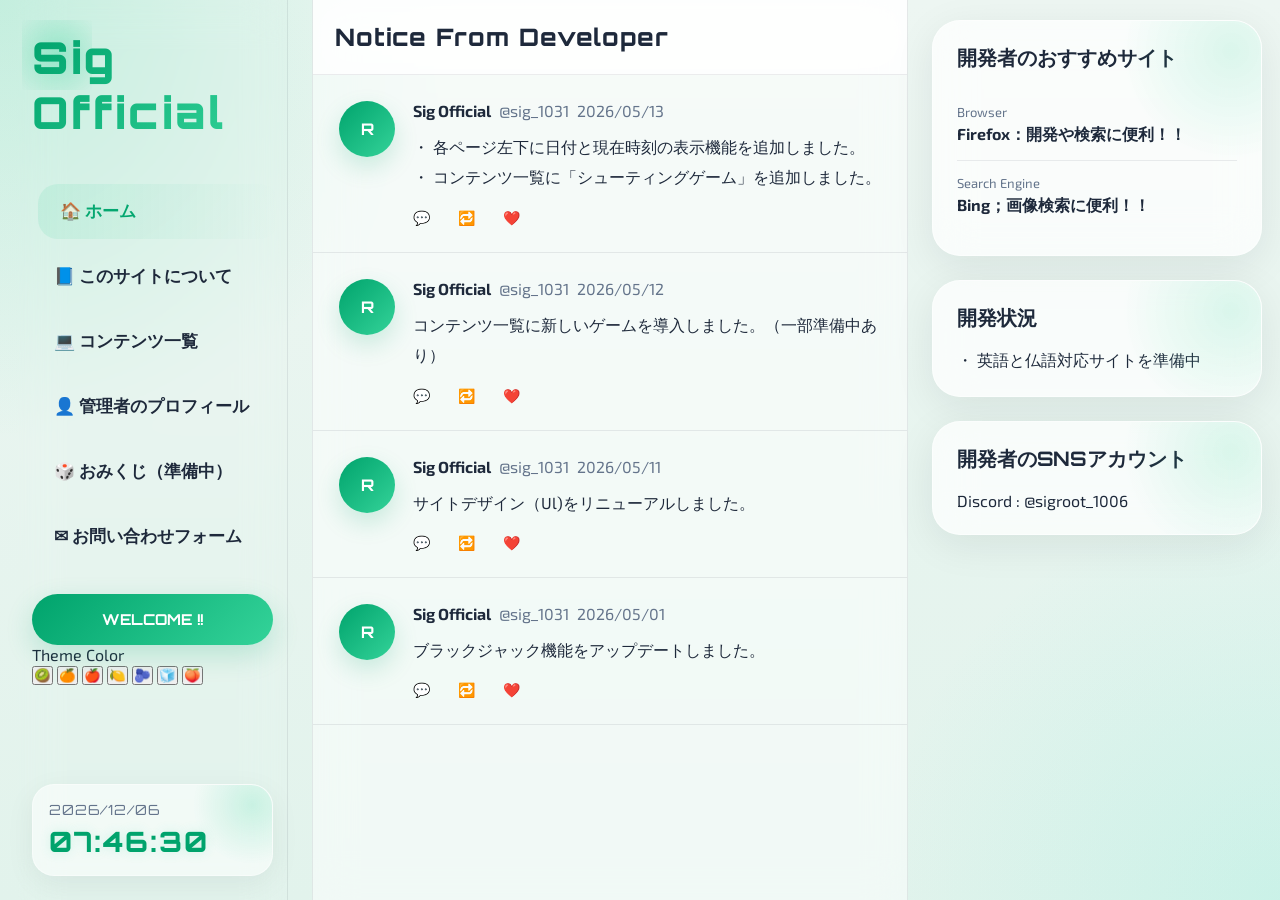
==== index.html @ 6a3cc97d "Update index.html" ====
<!DOCTYPE html>
<html lang="ja">
<head>
<meta charset="UTF-8">
<meta name="viewport" content="width=device-width, initial-scale=1.0">
<title>Sig Community</title>
<link rel="stylesheet" href="css/style.css">
</head>

<body>

<div class="layout">

<!-- 左サイド -->

<aside class="sidebar-left">

<div class="logo">
Sig Official
</div>

<nav class="nav-menu">
<a class="active" href="index.html">🏠 ホーム</a>
<a href="company.html">📘 このサイトについて</a>
<a href="service.html">💻 コンテンツ一覧</a>
<a href="recruit.html">👤 管理者のプロフィール</a>
<a href="">🎲 おみくじ（準備中）</a>
<a href="contact.html">✉ お問い合わせフォーム</a>
</nav>

<button class="main-button">
WELCOME !!
</button>

  <!-- =========================
     THEME SWITCHER
========================= -->

<div class="theme-switcher">

<div class="theme-title">
Theme Color
</div>

<div class="theme-buttons">

<button class="theme-btn green"
onclick="setTheme('green')">

🥝

</button>

<button class="theme-btn orange"
onclick="setTheme('orange')">

🍊

</button>

<button class="theme-btn red"
onclick="setTheme('red')">

🍎

</button>

<button class="theme-btn yellow"
onclick="setTheme('yellow')">

🍋

</button>

<button class="theme-btn blue"
onclick="setTheme('blue')">

🫐

</button>

<button class="theme-btn cyan"
onclick="setTheme('cyan')">

🧊

</button>

<button class="theme-btn pink"
onclick="setTheme('pink')">

🍑

</button>

</div>

</div>

  <!-- =========================
     DATE TIME WIDGET
========================= -->

<div class="datetime-widget">

<div id="clock-date">
2026/05/13
</div>

<div id="clock-time">
00:00:00
</div>

</div>

</aside>

<!-- メイン -->

<main class="timeline">

<div class="timeline-header">
<h1>Notice From Developer</h1>
</div>

<article class="post">

<div class="post-icon">R</div>

<div class="post-content">

<div class="post-user">
<span class="name">Sig Official</span>
<span class="id">@sig_1031</span>
<span class="date">2026/05/13 </span>
</div>

<p>
・ 各ページ左下に日付と現在時刻の表示機能を追加しました。<br>
・ コンテンツ一覧に「シューティングゲーム」を追加しました。
</p>

<div class="post-actions">
<span>💬 </span>
<span>🔁 </span>
<span>❤️ </span>
</div>

</div>

</article>
  
<article class="post">

<div class="post-icon">R</div>

<div class="post-content">

<div class="post-user">
<span class="name">Sig Official</span>
<span class="id">@sig_1031</span>
<span class="date">2026/05/12 </span>
</div>

<p>
コンテンツ一覧に新しいゲームを導入しました。（一部準備中あり）
</p>

<div class="post-actions">
<span>💬 </span>
<span>🔁 </span>
<span>❤️ </span>
</div>

</div>

</article>
  
<article class="post">

<div class="post-icon">R</div>

<div class="post-content">

<div class="post-user">
<span class="name">Sig Official</span>
<span class="id">@sig_1031</span>
<span class="date">2026/05/11</span>
</div>

<p>
サイトデザイン（Ul)をリニューアルしました。
</p>

<div class="post-actions">
<span>💬 </span>
<span>🔁 </span>
<span>❤️ </span>
</div>

</div>

</article>

<article class="post">

<div class="post-icon">R</div>

<div class="post-content">

<div class="post-user">
<span class="name">Sig Official</span>
<span class="id">@sig_1031</span>
<span class="date">2026/05/01</span>
</div>

<p>
ブラックジャック機能をアップデートしました。
</p>

<div class="post-actions">
<span>💬 </span>
<span>🔁 </span>
<span>❤️ </span>
</div>

</div>

</article>

</main>

<!-- 右サイド -->

<aside class="sidebar-right">

<div class="side-card">

<h2>開発者のおすすめサイト</h2>

<div class="trend">
<span class="trend-category">Browser</span>
<strong>Firefox：開発や検索に便利！！</strong>
</div>

<div class="trend">
<span class="trend-category">Search Engine</span>
<strong>Bing；画像検索に便利！！</strong>
</div>

</div>

<div class="side-card">

<h2>開発状況</h2>

<p>
・ 英語と仏語対応サイトを準備中<br>

</p>

</div>

<div class="side-card">

<h2>開発者のSNSアカウント</h2>

<p>
Discord : @sigroot_1006
</p>

</div>

</aside>

</div>

  <script src="js/script.js"></script>

  <!-- MOBILE NAV -->

<nav class="mobile-nav">

<a href="index.html">

<span>🏠</span>

Home

</a>

<a class="active"
href="service.html">

<span>💻</span>

Services

</a>

<a href="recruit.html">

<span>👤</span>

Profile

</a>

<a href="link.html">

<span>🎲</span>

Omikuji

</a>

<a href="contact.html">

<span>✉</span>

Contact

</a>

</nav>

</body>





  <!-- MOBILE NAV -->

<nav class="mobile-nav">

<a class="active"
href="index.html">

<span>🏠</span>

Home

</a>

<a href="service.html">

<span>💻</span>

Services

</a>

<a href="recruit.html">

<span>👤</span>

Profile

</a>

<a href="link.html">

<span>🎲</span>

Omikuji

</a>

<a href="contact.html">

<span>✉</span>

Contact

</a>

</nav>
</html>
---- css/style.css ----
/* ========================================
   RIa Community Ultimate Game UI
======================================== */

@charset "utf-8";

/* =========================
   GOOGLE FONT
========================= */

@import url('https://fonts.googleapis.com/css2?family=Orbitron:wght@400;500;700;800&family=Exo+2:wght@300;400;500;600;700;800&display=swap');

/* =========================
   RESET
========================= */

*{
  margin:0;
  padding:0;
  box-sizing:border-box;
}

html{
  scroll-behavior:smooth;
}

body{
  overflow-x:hidden;
}

/* =========================
   ROOT
========================= */

:root{

  --bg:#edf6f2;

  --bg2:#e2f3ec;

  --card:
    rgba(255,255,255,0.72);

  --glass:
    rgba(255,255,255,0.45);

  --line:
    rgba(15,23,42,0.08);

  --text:#1e293b;

  --sub:#64748b;

  --green:#00a36c;

  --green2:#34d399;

  --mint:#10b981;

  --cyan:#5eead4;

  --hover:
    rgba(16,185,129,0.08);

  --shadow:
    0 10px 40px rgba(15,23,42,0.08);

  --grad:
    linear-gradient(
      135deg,
      #00a36c,
      #34d399
    );
}

/* =========================
   BODY
========================= */

body{

  background:

    radial-gradient(
      circle at top left,
      rgba(52,211,153,0.22),
      transparent 28%
    ),

    radial-gradient(
      circle at bottom right,
      rgba(94,234,212,0.18),
      transparent 26%
    ),

    linear-gradient(
      180deg,
      #edf6f2,
      #e2f3ec
    );

  color:var(--text);

  font-family:
    'Exo 2',
    sans-serif;

  min-height:100vh;

  animation:bgMove 18s ease infinite;
}

/* =========================
   BACKGROUND ANIMATION
========================= */

@keyframes bgMove{

  0%{
    background-position:0% 50%;
  }

  50%{
    background-position:100% 50%;
  }

  100%{
    background-position:0% 50%;
  }
}

/* =========================
   SCROLLBAR
========================= */

::-webkit-scrollbar{
  width:10px;
}

::-webkit-scrollbar-thumb{

  background:
    linear-gradient(
      180deg,
      #00a36c,
      #34d399
    );

  border-radius:999px;
}

::-webkit-scrollbar-track{
  background:
    rgba(255,255,255,0.25);
}

/* =========================
   LAYOUT
========================= */

.layout{

  display:flex;

  max-width:1500px;

  margin:auto;

  gap:24px;

  padding:0 18px;
}

/* =========================
   LEFT SIDEBAR
========================= */

.sidebar-left{

  width:270px;

  height:100vh;

  position:sticky;

  top:0;

  padding:30px 14px;

  border-right:
    1px solid var(--line);

  backdrop-filter:blur(20px);

  animation:fadeUp 0.8s ease;
}

/* =========================
   LOGO
========================= */

.logo{

  font-size:44px;

  font-weight:900;

  margin-bottom:44px;

  background:var(--grad);

  -webkit-background-clip:text;

  -webkit-text-fill-color:transparent;

  letter-spacing:3px;

  font-family:
    'Orbitron',
    sans-serif;

  position:relative;
}

.logo::after{

  content:"";

  position:absolute;

  width:70px;
  height:70px;

  background:
    radial-gradient(
      rgba(52,211,153,0.35),
      transparent
    );

  top:-10px;
  left:-10px;

  z-index:-1;
}

/* =========================
   NAVIGATION
========================= */

.nav-menu{

  display:flex;

  flex-direction:column;

  gap:10px;
}

.nav-menu a{

  text-decoration:none;

  color:var(--text);

  padding:16px 22px;

  border-radius:20px;

  font-size:17px;

  font-weight:600;

  transition:0.28s;

  position:relative;

  overflow:hidden;
}

.nav-menu a::before{

  content:"";

  position:absolute;

  width:0;

  height:100%;

  background:
    linear-gradient(
      90deg,
      rgba(52,211,153,0.12),
      transparent
    );

  top:0;
  left:0;

  transition:0.4s;
}

.nav-menu a:hover::before,
.nav-menu .active::before{

  width:100%;
}

.nav-menu a:hover,
.nav-menu .active{

  transform:
    translateX(6px);

  color:var(--green);
}

/* =========================
   BUTTON
========================= */

.main-button{

  width:100%;

  margin-top:30px;

  border:none;

  background:var(--grad);

  color:white;

  padding:16px;

  border-radius:999px;

  font-size:15px;

  font-weight:700;

  cursor:pointer;

  transition:0.3s;

  position:relative;

  overflow:hidden;

  font-family:
    'Orbitron',
    sans-serif;

  box-shadow:
    0 10px 28px rgba(0,163,108,0.2);
}

.main-button::before{

  content:"";

  position:absolute;

  width:120px;
  height:200%;

  background:
    rgba(255,255,255,0.3);

  transform:
    rotate(25deg);

  top:-50px;
  left:-160px;

  transition:0.8s;
}

.main-button:hover::before{
  left:140%;
}

.main-button:hover{

  transform:
    translateY(-3px);

  box-shadow:
    0 18px 34px rgba(0,163,108,0.25);
}

/* =========================
   TIMELINE
========================= */

.timeline{

  flex:1;

  min-height:100vh;

  background:
    rgba(255,255,255,0.5);

  backdrop-filter:blur(20px);

  border-left:
    1px solid var(--line);

  border-right:
    1px solid var(--line);

  animation:fadeUp 1s ease;
}

/* =========================
   HEADER
========================= */

.timeline-header{

  position:sticky;

  top:0;

  z-index:100;

  padding:22px;

  background:
    rgba(255,255,255,0.72);

  backdrop-filter:blur(20px);

  border-bottom:
    1px solid var(--line);
}

.timeline-header h1{

  font-size:24px;

  font-weight:800;

  font-family:
    'Orbitron',
    sans-serif;

  letter-spacing:1px;
}

/* =========================
   POST
========================= */

.post{

  display:flex;

  gap:18px;

  padding:26px;

  border-bottom:
    1px solid var(--line);

  transition:0.3s;

  position:relative;
}

.post:hover{
  background:
    rgba(255,255,255,0.24);
}

.post-icon{

  width:56px;
  height:56px;

  border-radius:50%;

  background:var(--grad);

  display:flex;

  align-items:center;
  justify-content:center;

  color:white;

  font-weight:700;

  flex-shrink:0;

  font-family:
    'Orbitron',
    sans-serif;

  box-shadow:
    0 10px 24px rgba(0,163,108,0.18);
}

.post-content{
  width:100%;
}

.post-user{

  display:flex;

  gap:8px;

  flex-wrap:wrap;

  margin-bottom:12px;
}

.name{
  font-weight:700;
}

.id,
.date{
  color:var(--sub);
}

.post p{

  line-height:1.9;

  margin-bottom:16px;
}

/* =========================
   ACTION
========================= */

.post-actions{

  display:flex;

  gap:28px;

  color:var(--sub);

  font-size:14px;
}

.post-actions span{

  cursor:pointer;

  transition:0.2s;
}

.post-actions span:hover{

  color:var(--green);

  transform:scale(1.06);
}

/* =========================
   RIGHT SIDEBAR
========================= */

.sidebar-right{

  width:330px;

  padding-top:20px;

  animation:fadeUp 1.1s ease;
}

/* =========================
   GLASS CARD
========================= */

.side-card,
.service-card,
.profile-card{

  background:var(--card);

  border:
    1px solid rgba(255,255,255,0.45);

  border-radius:28px;

  backdrop-filter:blur(20px);

  box-shadow:var(--shadow);

  position:relative;

  overflow:hidden;
}

.side-card::before,
.service-card::before,
.profile-card::before{

  content:"";

  position:absolute;

  width:220px;
  height:220px;

  background:
    radial-gradient(
      rgba(52,211,153,0.16),
      transparent 70%
    );

  top:-80px;
  right:-80px;
}

/* =========================
   SIDE CARD
========================= */

.side-card{

  padding:24px;

  margin-bottom:24px;
}

.side-card h2{

  margin-bottom:18px;

  font-size:20px;

  font-weight:700;

  font-family:
    'Orbitron',
    sans-serif;
}

.trend{

  padding:14px 0;

  border-bottom:
    1px solid var(--line);
}

.trend:last-child{
  border:none;
}

.trend-category{

  display:block;

  color:var(--sub);

  font-size:13px;

  margin-bottom:4px;
}

/* =========================
   SERVICE GRID
========================= */

.service-grid{

  display:grid;

  grid-template-columns:
    repeat(auto-fit,minmax(260px,1fr));

  gap:24px;

  padding:28px;
}

.service-card{

  padding:28px;

  transition:0.35s;
}

.service-card:hover{

  transform:
    translateY(-8px);

  box-shadow:
    0 24px 50px rgba(15,23,42,0.12);
}

.service-card h3{

  font-size:20px;

  margin-bottom:12px;

  font-family:
    'Orbitron',
    sans-serif;
}

.service-card p{

  color:#475569;

  line-height:1.8;
}

.card-link{

  text-decoration:none;

  color:inherit;
}

/* =========================
   PROFILE
========================= */

.profile-box{
  padding:28px;
}

.profile-card{
  padding:32px;
}

.profile-card h2{

  margin-bottom:24px;

  font-family:
    'Orbitron',
    sans-serif;
}

.profile-list{

  display:grid;

  gap:14px;
}

.profile-item{

  display:flex;

  justify-content:space-between;

  padding:14px 0;

  border-bottom:
    1px solid var(--line);
}

/* =========================
   CONTACT
========================= */

.contact-frame{

  width:100%;

  height:720px;

  border:none;

  border-radius:24px;
}

/* =========================
   MOBILE NAV
========================= */

.mobile-nav{
  display:none;
}

/* =========================
   ANIMATION
========================= */

@keyframes fadeUp{

  from{

    opacity:0;

    transform:
      translateY(20px);
  }

  to{

    opacity:1;

    transform:
      translateY(0);
  }
}

/* =========================
   RESPONSIVE
========================= */

@media screen and (max-width:1100px){

  .sidebar-right{
    display:none;
  }
}

@media screen and (max-width:800px){

  .sidebar-left{
    display:none;
  }

  .layout{
    padding:0;
  }

  .timeline{

    border:none;

    padding-bottom:92px;
  }

  .mobile-nav{

    position:fixed;

    bottom:0;

    left:0;

    width:100%;

    height:74px;

    background:
      rgba(255,255,255,0.84);

    backdrop-filter:blur(24px);

    border-top:
      1px solid rgba(15,23,42,0.06);

    display:flex;

    justify-content:space-around;

    align-items:center;

    z-index:9999;
  }

  .mobile-nav a{

    text-decoration:none;

    color:#64748b;

    font-size:12px;

    display:flex;

    flex-direction:column;

    align-items:center;

    gap:4px;

    transition:0.2s;
  }

  .mobile-nav a span{
    font-size:22px;
  }

  .mobile-nav a:hover,
  .mobile-nav .active{

    color:var(--green);
  }

  .service-grid{
    grid-template-columns:1fr;
  }
}

/* =========================
   DATE TIME WIDGET
========================= */

.datetime-widget{

  position:absolute;

  bottom:24px;

  left:14px;

  width:calc(100% - 28px);

  padding:16px;

  border-radius:22px;

  background:
    rgba(255,255,255,0.55);

  backdrop-filter:blur(20px);

  border:
    1px solid rgba(255,255,255,0.4);

  box-shadow:
    0 8px 30px rgba(15,23,42,0.06);

  overflow:hidden;
}

/* LIGHT EFFECT */

.datetime-widget::before{

  content:"";

  position:absolute;

  width:120px;
  height:120px;

  background:
    radial-gradient(
      rgba(52,211,153,0.22),
      transparent 70%
    );

  top:-40px;
  right:-40px;
}

/* DATE */

#clock-date{

  font-size:14px;

  color:#64748b;

  margin-bottom:6px;

  font-family:
    'Orbitron',
    sans-serif;

  letter-spacing:1px;
}

/* TIME */

#clock-time{

  font-size:28px;

  font-weight:800;

  color:#00a36c;

  font-family:
    'Orbitron',
    sans-serif;

  letter-spacing:2px;

  text-shadow:
    0 0 12px rgba(52,211,153,0.2);
}

/* =========================
   MOBILE NAV
========================= */

.mobile-nav{

  display:none;
}

/* =========================
   MOBILE
========================= */

@media screen and (max-width:800px){

  .mobile-nav{

    position:fixed;

    bottom:0;

    left:0;

    width:100%;

    height:74px;

    background:
      rgba(255,255,255,0.84);

    backdrop-filter:blur(24px);

    border-top:
      1px solid rgba(15,23,42,0.06);

    display:flex;

    justify-content:space-around;

    align-items:center;

    z-index:9999;
  }

  .mobile-nav a{

    text-decoration:none;

    color:#64748b;

    font-size:12px;

    display:flex;

    flex-direction:column;

    align-items:center;

    gap:4px;
  }

  .mobile-nav a span{

    font-size:22px;
  }

  .mobile-nav .active{

    color:#00a36c;
  }

  .datetime-widget{

    display:none;
  }

   /* =========================
   THEME SWITCHER
========================= */

   /* =========================
   THEME CARD
========================= */

.theme-switcher{

  margin-top:26px;

  padding:18px;

  border-radius:24px;

  background:
    rgba(255,255,255,0.55);

  backdrop-filter:blur(20px);

  border:
    1px solid rgba(255,255,255,0.4);

  box-shadow:
    0 8px 30px rgba(15,23,42,0.06);
}

/* TITLE */

.theme-title{

  font-size:14px;

  color:#64748b;

  margin-bottom:14px;

  font-family:
    'Orbitron',
    sans-serif;

  letter-spacing:1px;
}

/* FLEX */

.theme-buttons{

  display:flex;

  gap:12px;

  flex-wrap:wrap;
}

/* BUTTON */

.theme-btn{

  width:36px;
  height:36px;

  border:none;

  border-radius:50%;

  cursor:pointer;

  transition:0.25s;

  position:relative;

  box-shadow:
    0 4px 12px rgba(15,23,42,0.12);
}

/* HOVER */

.theme-btn:hover{

  transform:
    scale(1.18);

  box-shadow:
    0 8px 20px rgba(15,23,42,0.18);
}

/* ACTIVE EFFECT */

.theme-btn::after{

  content:"";

  position:absolute;

  inset:0;

  border-radius:50%;

  border:
    2px solid rgba(255,255,255,0.7);

  opacity:0;

  transition:0.25s;
}

.theme-btn:hover::after{

  opacity:1;
}
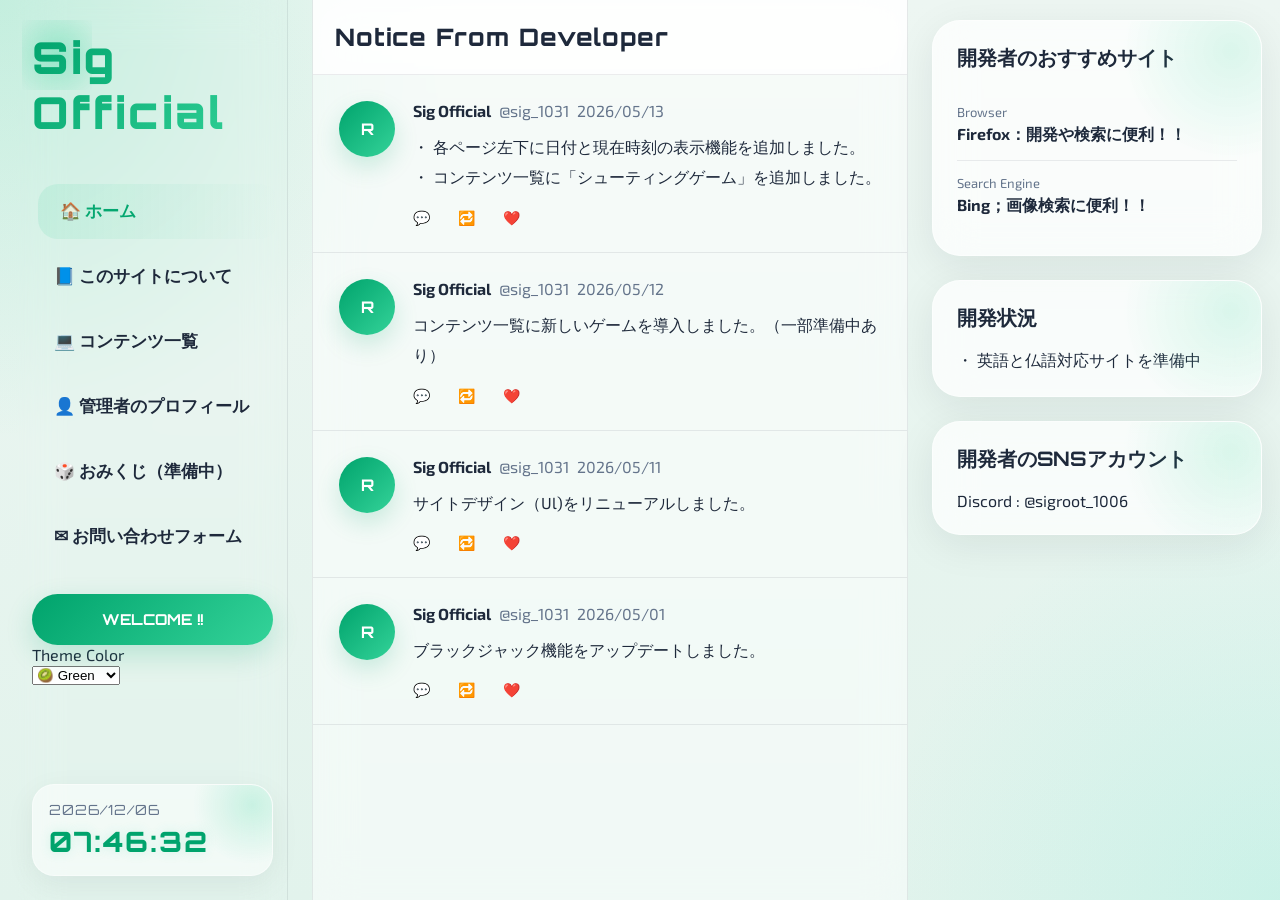
==== commit a921111d: "Update index.html" ====
--- a/index.html
+++ b/index.html
@@ -36,66 +36,53 @@
      THEME SWITCHER
 ========================= -->
 
+<!-- =========================
+     THEME SWITCHER
+========================= -->
+
 <div class="theme-switcher">
 
 <div class="theme-title">
 Theme Color
 </div>
 
-<div class="theme-buttons">
-
-<button class="theme-btn green"
-onclick="setTheme('green')">
-
-🥝
-
-</button>
-
-<button class="theme-btn orange"
-onclick="setTheme('orange')">
-
-🍊
-
-</button>
-
-<button class="theme-btn red"
-onclick="setTheme('red')">
-
-🍎
-
-</button>
-
-<button class="theme-btn yellow"
-onclick="setTheme('yellow')">
-
-🍋
-
-</button>
-
-<button class="theme-btn blue"
-onclick="setTheme('blue')">
-
-🫐
-
-</button>
-
-<button class="theme-btn cyan"
-onclick="setTheme('cyan')">
-
-🧊
-
-</button>
-
-<button class="theme-btn pink"
-onclick="setTheme('pink')">
-
-🍑
-
-</button>
-
-</div>
-
-</div>
+<select
+class="theme-select"
+onchange="setTheme(this.value)"
+>
+
+<option value="green">
+🥝 Green
+</option>
+
+<option value="orange">
+🍊 Orange
+</option>
+
+<option value="red">
+🍎 Red
+</option>
+
+<option value="yellow">
+🍋 Yellow
+</option>
+
+<option value="blue">
+🫐 Blue
+</option>
+
+<option value="cyan">
+🧊 Cyan
+</option>
+
+<option value="pink">
+🍑 Pink
+</option>
+
+</select>
+
+</div>
+  
 
   <!-- =========================
      DATE TIME WIDGET
--- a/css/style.css
+++ b/css/style.css
@@ -1127,12 +1127,12 @@
 
 .theme-btn{
 
-  width:36px;
-  height:36px;
+  width:48px;
+  height:48px;
 
   border:none;
 
-  border-radius:50%;
+  border-radius:16px;
 
   cursor:pointer;
 
@@ -1140,8 +1140,19 @@
 
   position:relative;
 
+  background:
+    rgba(255,255,255,0.72);
+
+  font-size:24px;
+
+  display:flex;
+
+  align-items:center;
+
+  justify-content:center;
+
   box-shadow:
-    0 4px 12px rgba(15,23,42,0.12);
+    0 4px 12px rgba(15,23,42,0.08);
 }
 
 /* HOVER */
@@ -1149,34 +1160,9 @@
 .theme-btn:hover{
 
   transform:
-    scale(1.18);
+    translateY(-4px)
+    scale(1.06);
 
   box-shadow:
-    0 8px 20px rgba(15,23,42,0.18);
-}
-
-/* ACTIVE EFFECT */
-
-.theme-btn::after{
-
-  content:"";
-
-  position:absolute;
-
-  inset:0;
-
-  border-radius:50%;
-
-  border:
-    2px solid rgba(255,255,255,0.7);
-
-  opacity:0;
-
-  transition:0.25s;
-}
-
-.theme-btn:hover::after{
-
-  opacity:1;
-}
-
+    0 12px 24px rgba(15,23,42,0.14);
+}
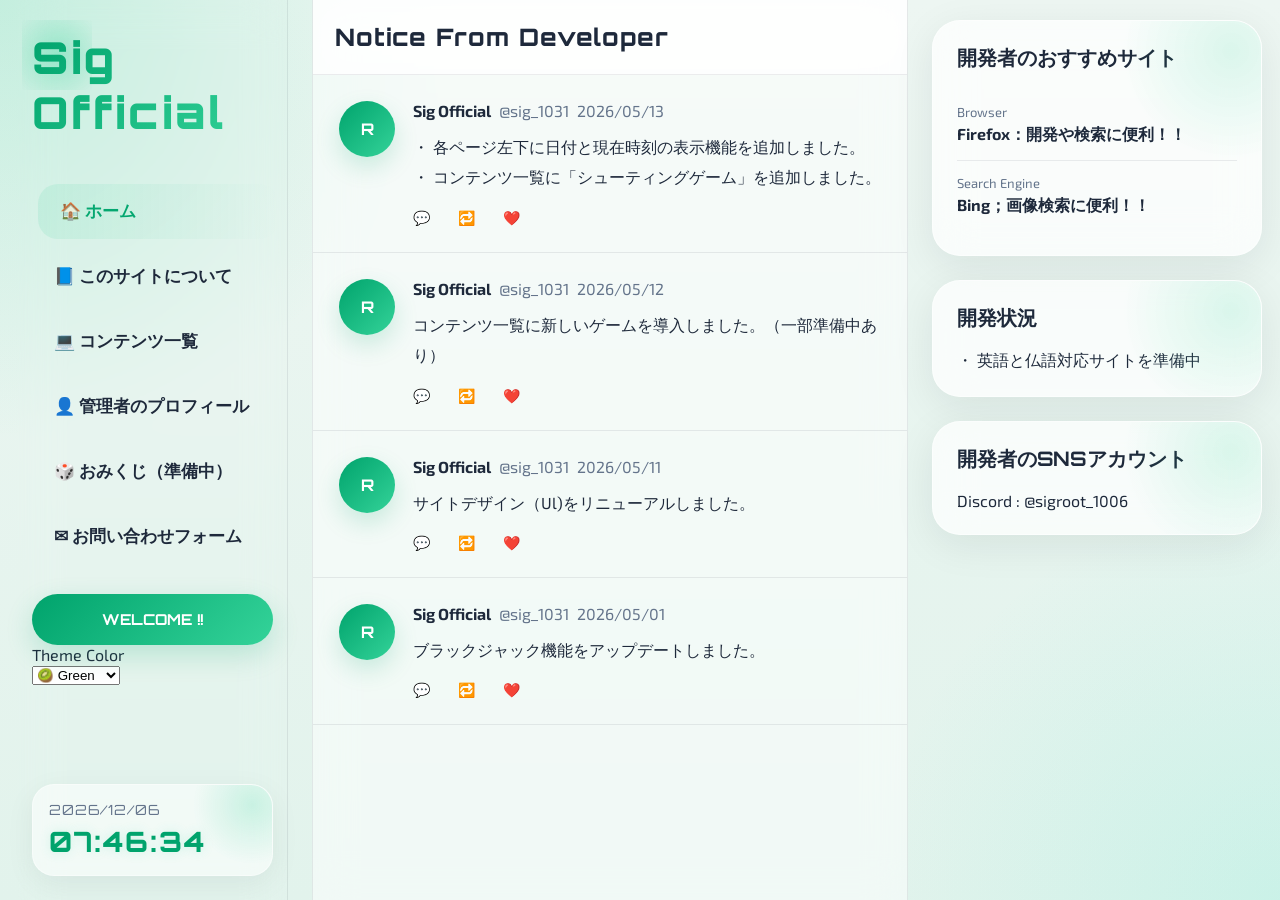
==== commit 9b161417: "Update index.html" ====
--- a/index.html
+++ b/index.html
@@ -32,13 +32,7 @@
 WELCOME !!
 </button>
 
-  <!-- =========================
-     THEME SWITCHER
-========================= -->
-
-<!-- =========================
-     THEME SWITCHER
-========================= -->
+  <!-- THEME -->
 
 <div class="theme-switcher">
 
--- a/css/style.css
+++ b/css/style.css
@@ -1166,3 +1166,129 @@
   box-shadow:
     0 12px 24px rgba(15,23,42,0.14);
 }
+
+
+
+/* =========================
+   THEME SELECT
+========================= */
+
+.theme-select{
+
+  width:100%;
+
+  padding:14px 18px;
+
+  border:none;
+
+  border-radius:18px;
+
+  background:
+    rgba(255,255,255,0.72);
+
+  backdrop-filter:blur(20px);
+
+  color:#1e293b;
+
+  font-size:15px;
+
+  font-weight:600;
+
+  font-family:
+    'Exo 2',
+    sans-serif;
+
+  cursor:pointer;
+
+  outline:none;
+
+  box-shadow:
+    0 4px 14px rgba(15,23,42,0.06);
+
+  transition:0.25s;
+}
+
+/* HOVER */
+
+.theme-select:hover{
+
+  transform:
+    translateY(-2px);
+
+  box-shadow:
+    0 8px 20px rgba(15,23,42,0.1);
+}
+
+/* OPTION */
+
+.theme-select option{
+
+  background:#ffffff;
+
+  color:#1e293b;
+}
+
+/* =========================
+   THEME SWITCHER
+========================= */
+
+.theme-switcher{
+
+  margin-top:24px;
+
+  padding:18px;
+
+  border-radius:24px;
+
+  background:
+    rgba(255,255,255,0.55);
+
+  backdrop-filter:blur(20px);
+
+  border:
+    1px solid rgba(255,255,255,0.4);
+
+  box-shadow:
+    0 8px 30px rgba(15,23,42,0.06);
+}
+
+.theme-title{
+
+  font-size:14px;
+
+  color:#64748b;
+
+  margin-bottom:12px;
+
+  font-family:
+    'Orbitron',
+    sans-serif;
+}
+
+.theme-select{
+
+  width:100%;
+
+  padding:14px 18px;
+
+  border:none;
+
+  border-radius:18px;
+
+  background:
+    rgba(255,255,255,0.72);
+
+  color:#1e293b;
+
+  font-size:15px;
+
+  font-weight:600;
+
+  font-family:
+    'Exo 2',
+    sans-serif;
+
+  cursor:pointer;
+
+  outline:none;
+}
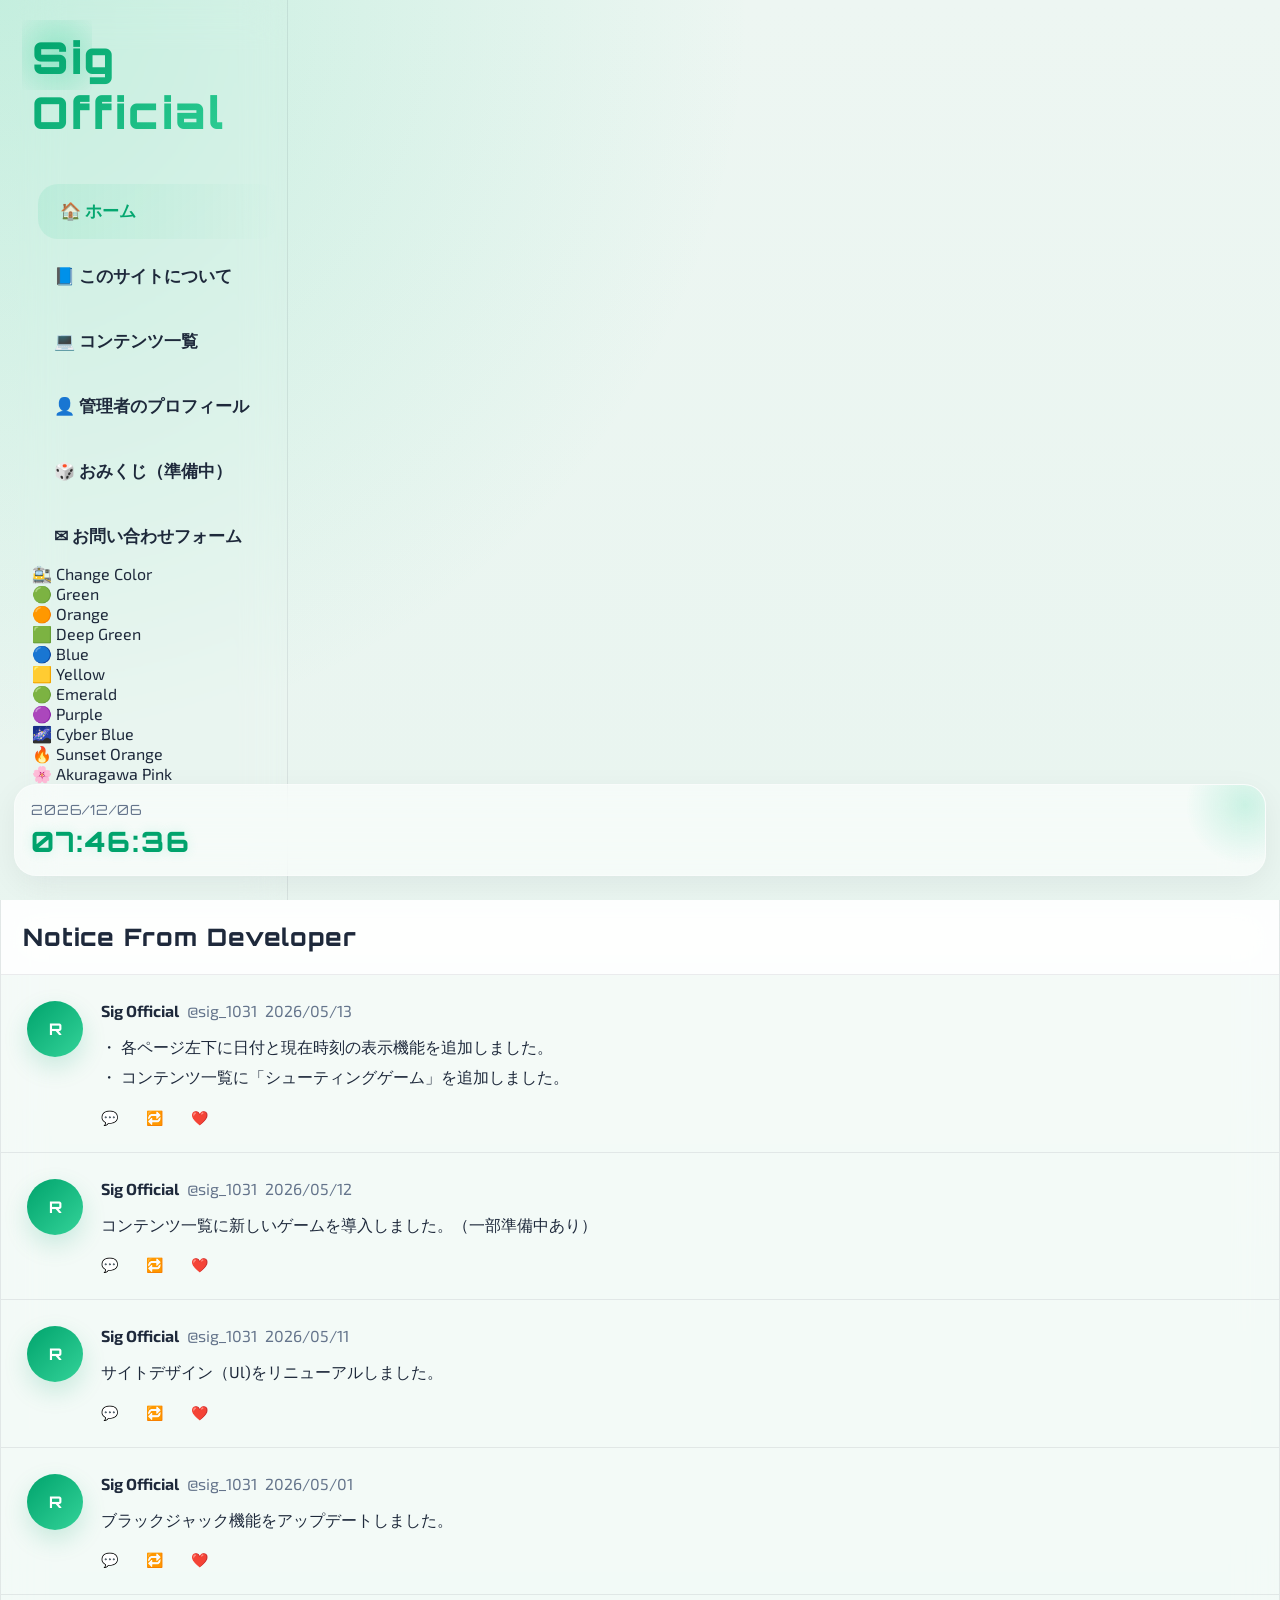
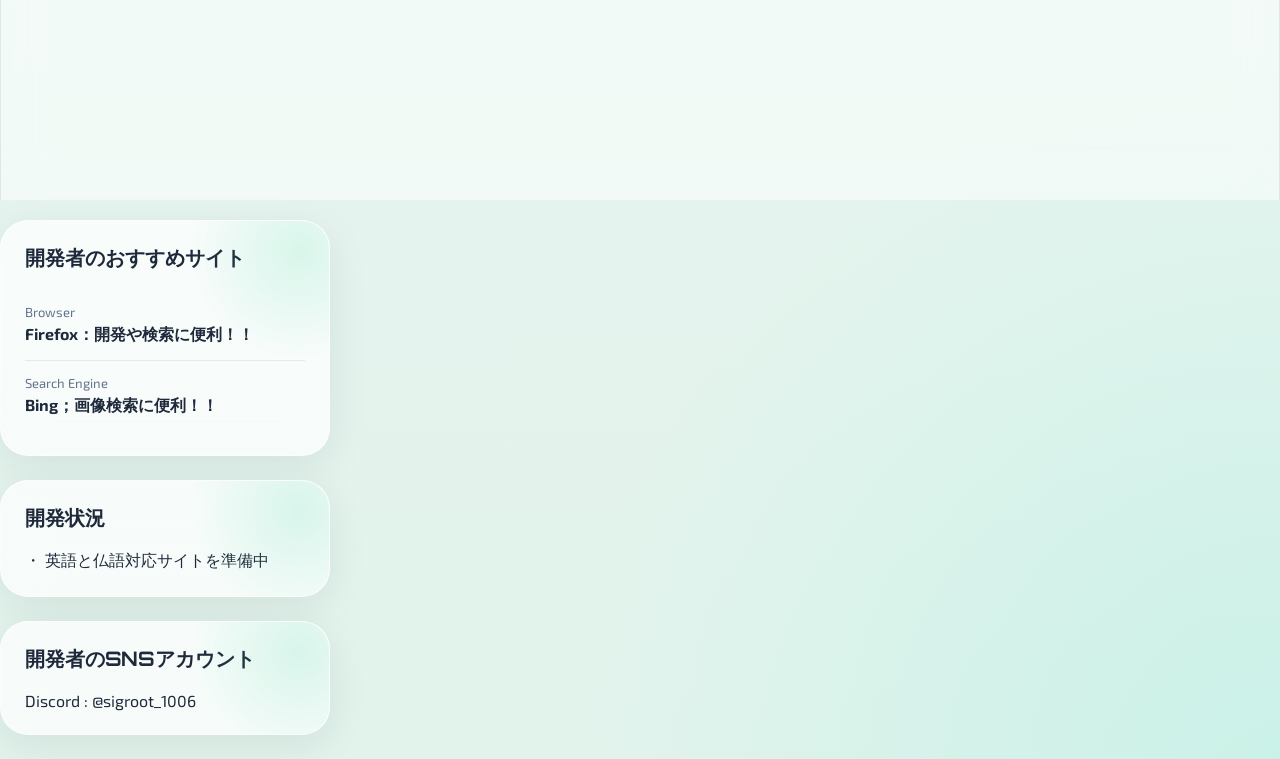
==== commit 01818e96: "Update index.html" ====
--- a/index.html
+++ b/index.html
@@ -28,54 +28,64 @@
 <a href="contact.html">✉ お問い合わせフォーム</a>
 </nav>
 
-<button class="main-button">
-WELCOME !!
-</button>
-
-  <!-- THEME -->
-
-<div class="theme-switcher">
-
-<div class="theme-title">
-Theme Color
-</div>
-
-<select
-class="theme-select"
-onchange="setTheme(this.value)"
->
-
-<option value="green">
-🥝 Green
-</option>
-
-<option value="orange">
-🍊 Orange
-</option>
-
-<option value="red">
-🍎 Red
-</option>
-
-<option value="yellow">
-🍋 Yellow
-</option>
-
-<option value="blue">
-🫐 Blue
-</option>
-
-<option value="cyan">
-🧊 Cyan
+<!-- =========================
+     WELCOME PANEL
+========================= -->
+
+
+<div class="welcome-text">
+
+🚉 Change Color
+
+</div>
+
+<select　class="theme-select"onchange="setTheme(this.value)">
+
+<option value="saikyo">
+🟢 Green
+</option>
+
+<option value="chuo">
+🟠 Orange
+</option>
+
+<option value="yamanote">
+🟩 Deep Green
+</option>
+
+<option value="keihin">
+🔵 Blue
+</option>
+
+<option value="sobu">
+🟨 Yellow
+</option>
+
+<option value="joban">
+🟢 Emerald
+</option>
+
+<option value="ueno">
+🟣 Purple
+</option>
+
+<option value="cyber">
+🌌 Cyber Blue
+</option>
+
+<option value="sunset">
+🔥 Sunset Orange
 </option>
 
 <option value="pink">
-🍑 Pink
+🌸 Akuragawa Pink
 </option>
 
 </select>
 
 </div>
+
+
   
 
   <!-- =========================
--- a/css/style.css
+++ b/css/style.css
@@ -1265,30 +1265,112 @@
     sans-serif;
 }
 
+/* =========================
+   THEME SELECT
+========================= */
+
 .theme-select{
 
   width:100%;
 
-  padding:14px 18px;
+  padding:16px 20px;
 
   border:none;
 
-  border-radius:18px;
-
-  background:
-    rgba(255,255,255,0.72);
+  border-radius:20px;
+
+  background:
+
+    linear-gradient(
+      135deg,
+      rgba(255,255,255,0.82),
+      rgba(255,255,255,0.62)
+    );
+
+  backdrop-filter:blur(20px);
 
   color:#1e293b;
 
   font-size:15px;
 
-  font-weight:600;
+  font-weight:700;
+
+  font-family:
+    'Orbitron',
+    sans-serif;
+
+  cursor:pointer;
+
+  outline:none;
+
+  appearance:none;
+
+  -webkit-appearance:none;
+
+  position:relative;
+
+  box-shadow:
+    0 8px 24px rgba(15,23,42,0.08);
+
+  transition:0.28s;
+
+  letter-spacing:1px;
+
+  border:
+    1px solid rgba(255,255,255,0.5);
+
+  background-image:
+
+    linear-gradient(
+      135deg,
+      rgba(255,255,255,0.82),
+      rgba(255,255,255,0.62)
+    ),
+
+    url(\"data:image/svg+xml,%3Csvg xmlns='http://www.w3.org/2000/svg' width='24' height='24' fill='none' stroke='%2364748b' stroke-width='2' stroke-linecap='round' stroke-linejoin='round'%3E%3Cpolyline points='6 9 12 15 18 9'/%3E%3C/svg%3E\");
+
+  background-repeat:no-repeat;
+
+  background-position:
+    center,
+    right 16px center;
+
+  background-size:
+    cover,
+    18px;
+}
+
+/* HOVER */
+
+.theme-select:hover{
+
+  transform:
+    translateY(-2px);
+
+  box-shadow:
+    0 12px 28px rgba(15,23,42,0.12);
+}
+
+/* FOCUS */
+
+.theme-select:focus{
+
+  border:
+    1px solid rgba(52,211,153,0.4);
+
+  box-shadow:
+    0 0 0 4px rgba(52,211,153,0.12);
+}
+
+/* OPTION */
+
+.theme-select option{
+
+  background:#ffffff;
+
+  color:#1e293b;
 
   font-family:
     'Exo 2',
     sans-serif;
-
-  cursor:pointer;
-
-  outline:none;
-}
+}
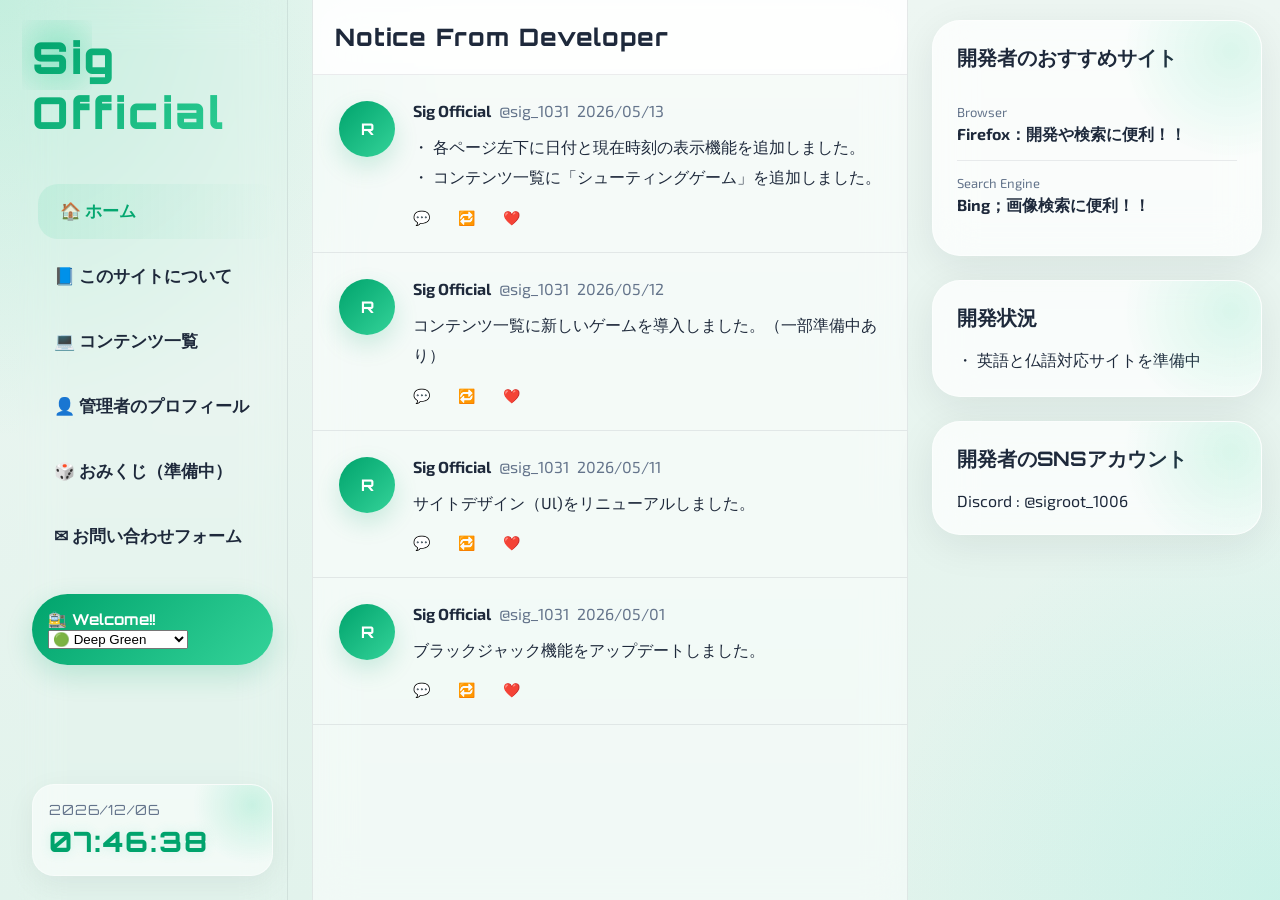
==== commit 55a9a6ca: "Update index.html" ====
--- a/index.html
+++ b/index.html
@@ -33,16 +33,25 @@
 ========================= -->
 
 
-<div class="welcome-text">
-
-🚉 Change Color
-
-</div>
-
-<select　class="theme-select"onchange="setTheme(this.value)">
+<!-- =========================
+     WELCOME BUTTON PANEL
+========================= -->
+
+<div class="main-button welcome-button">
+
+<div class="welcome-top">
+
+🚉 Welcome!!
+
+</div>
+
+<select
+class="theme-select"
+onchange="setTheme(this.value)"
+>
 
 <option value="saikyo">
-🟢 Green
+🟢 Deep Green
 </option>
 
 <option value="chuo">
@@ -50,7 +59,7 @@
 </option>
 
 <option value="yamanote">
-🟩 Deep Green
+🟩 Normal Green
 </option>
 
 <option value="keihin">
@@ -84,7 +93,6 @@
 </select>
 
 </div>
-
 
   
 
--- a/css/style.css
+++ b/css/style.css
@@ -1374,3 +1374,153 @@
     'Exo 2',
     sans-serif;
 }
+
+
+
+/* =========================
+   WELCOME PANEL
+========================= */
+
+.welcome-panel{
+
+  margin-top:28px;
+
+  padding:22px;
+
+  border-radius:28px;
+
+  background:
+    rgba(255,255,255,0.55);
+
+  backdrop-filter:blur(20px);
+
+  border:
+    1px solid rgba(255,255,255,0.42);
+
+  box-shadow:
+    0 10px 30px rgba(15,23,42,0.06);
+
+  overflow:hidden;
+
+  position:relative;
+}
+
+/* LIGHT EFFECT */
+
+.welcome-panel::before{
+
+  content:"";
+
+  position:absolute;
+
+  width:140px;
+  height:140px;
+
+  background:
+    radial-gradient(
+      rgba(52,211,153,0.18),
+      transparent 70%
+    );
+
+  top:-50px;
+  right:-50px;
+}
+
+/* TEXT */
+
+.welcome-text{
+
+  font-size:18px;
+
+  font-weight:800;
+
+  margin-bottom:18px;
+
+  color:#1e293b;
+
+  font-family:
+    'Orbitron',
+    sans-serif;
+
+  letter-spacing:1px;
+}
+
+/* =========================
+   THEME SELECT
+========================= */
+
+.theme-select{
+
+  width:100%;
+
+  padding:16px 18px;
+
+  border:none;
+
+  border-radius:18px;
+
+  background:
+
+    linear-gradient(
+      135deg,
+      rgba(255,255,255,0.82),
+      rgba(255,255,255,0.62)
+    );
+
+  color:#1e293b;
+
+  font-size:14px;
+
+  font-weight:700;
+
+  font-family:
+    'Exo 2',
+    sans-serif;
+
+  cursor:pointer;
+
+  outline:none;
+
+  appearance:none;
+
+  -webkit-appearance:none;
+
+  transition:0.25s;
+
+  border:
+    1px solid rgba(255,255,255,0.5);
+
+  box-shadow:
+    0 6px 18px rgba(15,23,42,0.06);
+
+  background-image:
+
+    linear-gradient(
+      135deg,
+      rgba(255,255,255,0.82),
+      rgba(255,255,255,0.62)
+    ),
+
+    url(\"data:image/svg+xml,%3Csvg xmlns='http://www.w3.org/2000/svg' width='24' height='24' fill='none' stroke='%2364748b' stroke-width='2' stroke-linecap='round' stroke-linejoin='round'%3E%3Cpolyline points='6 9 12 15 18 9'/%3E%3C/svg%3E\");
+
+  background-repeat:no-repeat;
+
+  background-position:
+    center,
+    right 16px center;
+
+  background-size:
+    cover,
+    18px;
+}
+
+/* HOVER */
+
+.theme-select:hover{
+
+  transform:
+    translateY(-2px);
+
+  box-shadow:
+    0 12px 24px rgba(15,23,42,0.12);
+}
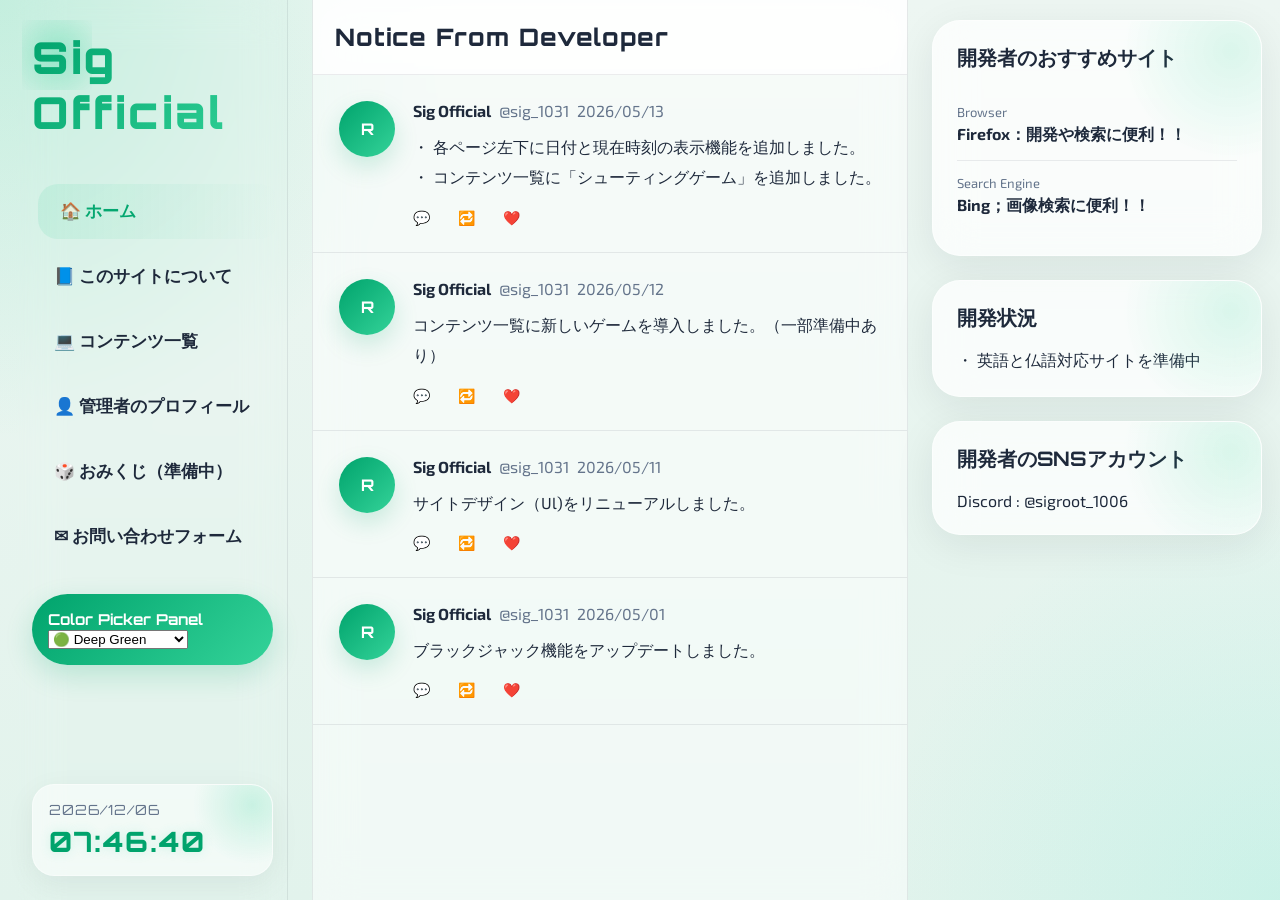
==== commit 6064d283: "Update index.html" ====
--- a/index.html
+++ b/index.html
@@ -41,7 +41,7 @@
 
 <div class="welcome-top">
 
-🚉 Welcome!!
+Color Picker Panel
 
 </div>
 
--- a/css/style.css
+++ b/css/style.css
@@ -1524,3 +1524,101 @@
   box-shadow:
     0 12px 24px rgba(15,23,42,0.12);
 }
+
+/* =========================
+   WELCOME BUTTON
+========================= */
+
+.welcome-button{
+
+  display:flex;
+
+  flex-direction:column;
+
+  gap:16px;
+
+  align-items:flex-start;
+
+  padding:22px;
+}
+
+/* TOP */
+
+.welcome-top{
+
+  font-size:18px;
+
+  font-weight:800;
+
+  color:white;
+
+  font-family:
+    'Orbitron',
+    sans-serif;
+
+  letter-spacing:1px;
+}
+
+/* =========================
+   THEME SELECT
+========================= */
+
+.theme-select{
+
+  width:100%;
+
+  padding:14px 18px;
+
+  border:none;
+
+  border-radius:18px;
+
+  background:
+    rgba(255,255,255,0.88);
+
+  color:#1e293b;
+
+  font-size:14px;
+
+  font-weight:700;
+
+  font-family:
+    'Exo 2',
+    sans-serif;
+
+  cursor:pointer;
+
+  outline:none;
+
+  appearance:none;
+
+  -webkit-appearance:none;
+
+  transition:0.25s;
+
+  box-shadow:
+    0 4px 14px rgba(15,23,42,0.08);
+
+  background-image:
+
+    url(\"data:image/svg+xml,%3Csvg xmlns='http://www.w3.org/2000/svg' width='24' height='24' fill='none' stroke='%2364748b' stroke-width='2' stroke-linecap='round' stroke-linejoin='round'%3E%3Cpolyline points='6 9 12 15 18 9'/%3E%3C/svg%3E\");
+
+  background-repeat:no-repeat;
+
+  background-position:
+    right 14px center;
+
+  background-size:
+    18px;
+}
+
+/* HOVER */
+
+.theme-select:hover{
+
+  transform:
+    translateY(-2px);
+
+  box-shadow:
+    0 10px 22px rgba(15,23,42,0.12);
+}
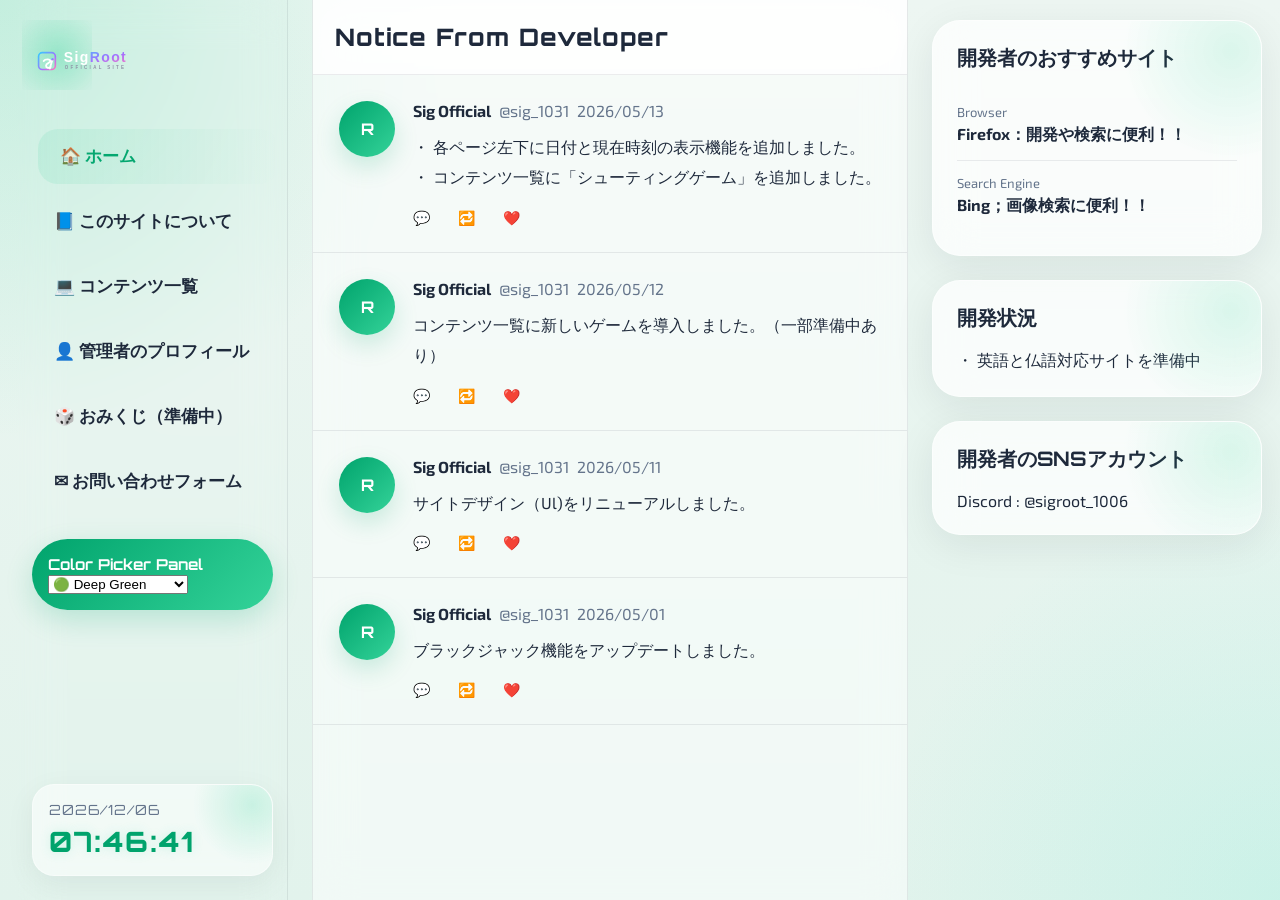
==== commit 13e61799: "Add SVG logo and styles to index.html Added SVG logo with gradient and styled text." ====
--- a/index.html
+++ b/index.html
@@ -16,7 +16,104 @@
 <aside class="sidebar-left">
 
 <div class="logo">
-Sig Official
+
+<svg
+xmlns="http://www.w3.org/2000/svg"
+viewBox="0 0 450 56"
+width="210"
+height="auto"
+class="sig-logo">
+
+  <defs>
+
+    <linearGradient id="coolCuteGrad"
+                    x1="0%"
+                    y1="0%"
+                    x2="100%"
+                    y2="100%">
+
+      <stop offset="0%" stop-color="#33ccff" />
+      <stop offset="60%" stop-color="#a370ff" />
+      <stop offset="100%" stop-color="#ff75bd" />
+
+    </linearGradient>
+
+    <style>
+
+      .main-text{
+        font-family:'Quicksand','Segoe UI',sans-serif;
+        font-weight:900;
+        font-size:30px;
+      }
+
+      .sub-text{
+        font-family:'Quicksand','Segoe UI',sans-serif;
+        font-weight:700;
+        font-size:9.5px;
+      }
+
+    </style>
+
+  </defs>
+
+  <!-- ロゴマーク -->
+
+  <g transform="translate(14,10)">
+
+    <rect width="36"
+          height="36"
+          rx="8"
+          fill="none"
+          stroke="url(#coolCuteGrad)"
+          stroke-width="3.5"/>
+
+    <path d="M 11,18
+             C 14,13 25,13 25,18
+             C 25,23 16,22 16,28
+             C 16,33 22,34 26,30
+             L 24,34
+             L 30,14"
+
+          fill="none"
+          stroke="#ffffff"
+          stroke-width="4"
+          stroke-linecap="round"
+          stroke-linejoin="round"/>
+
+    <circle cx="30"
+            cy="14"
+            r="2.8"
+            fill="url(#coolCuteGrad)"/>
+
+  </g>
+
+  <!-- テキスト -->
+
+  <g transform="translate(68,0)">
+
+    <text x="0"
+          y="31"
+          class="main-text"
+          fill="#ffffff">
+
+      Sig<tspan fill="url(#coolCuteGrad)">Root</tspan>
+
+    </text>
+
+    <text x="2"
+          y="46"
+          class="sub-text"
+          fill="#8f92a6"
+          letter-spacing="5">
+
+      OFFICIAL SITE
+
+    </text>
+
+  </g>
+
+</svg>
+
 </div>
 
 <nav class="nav-menu">
--- a/css/style.css
+++ b/css/style.css
@@ -1228,75 +1228,226 @@
   color:#1e293b;
 }
 
-/* =========================
-   THEME SWITCHER
-========================= */
-
-.theme-switcher{
-
-  margin-top:24px;
-
-  padding:18px;
-
-  border-radius:24px;
-
-  background:
-    rgba(255,255,255,0.55);
-
-  backdrop-filter:blur(20px);
-
-  border:
-    1px solid rgba(255,255,255,0.4);
-
-  box-shadow:
-    0 8px 30px rgba(15,23,42,0.06);
-}
-
-.theme-title{
-
-  font-size:14px;
-
-  color:#64748b;
-
-  margin-bottom:12px;
-
-  font-family:
-    'Orbitron',
-    sans-serif;
-}
-
-/* =========================
-   THEME SELECT
-========================= */
-
-.theme-select{
-
-  width:100%;
-
-  padding:16px 20px;
-
-  border:none;
-
-  border-radius:20px;
-
-  background:
-
+
+/* ========================================
+   ROOT THEME SYSTEM
+======================================== */
+
+:root{
+
+  --green:#00a36c;
+
+  --green2:#34d399;
+
+  --grad:
     linear-gradient(
       135deg,
-      rgba(255,255,255,0.82),
-      rgba(255,255,255,0.62)
+      #00a36c,
+      #34d399
     );
 
+  --bg:#f4f7fb;
+
+  --card:
+    rgba(255,255,255,0.68);
+
+  --text:#1e293b;
+
+  --sub:#64748b;
+}
+
+/* ========================================
+   RESET
+======================================== */
+
+*{
+
+  margin:0;
+  padding:0;
+  box-sizing:border-box;
+}
+
+body{
+
+  background:var(--bg);
+
+  color:var(--text);
+
+  font-family:
+    'Exo 2',
+    sans-serif;
+
+  display:flex;
+
+  min-height:100vh;
+
+  overflow-x:hidden;
+}
+
+/* ========================================
+   SIDEBAR
+======================================== */
+
+.sidebar-left{
+
+  width:280px;
+
+  min-height:100vh;
+
+  padding:24px 18px;
+
+  border-right:
+    1px solid rgba(15,23,42,0.06);
+
   backdrop-filter:blur(20px);
 
+  background:
+    rgba(255,255,255,0.45);
+
+  display:flex;
+
+  flex-direction:column;
+
+  gap:18px;
+}
+
+/* ========================================
+   LOGO
+======================================== */
+
+.logo{
+
+  font-size:28px;
+
+  font-weight:900;
+
+  color:var(--green);
+
+  font-family:
+    'Orbitron',
+    sans-serif;
+
+  letter-spacing:2px;
+}
+
+/* ========================================
+   MENU
+======================================== */
+
+.menu{
+
+  display:flex;
+
+  flex-direction:column;
+
+  gap:12px;
+}
+
+.menu a{
+
+  text-decoration:none;
+
+  color:var(--sub);
+
+  padding:14px 18px;
+
+  border-radius:18px;
+
+  transition:0.25s;
+
+  font-weight:700;
+}
+
+.menu a:hover{
+
+  background:
+    rgba(255,255,255,0.7);
+
+  color:var(--green);
+
+  transform:
+    translateX(4px);
+}
+
+/* ========================================
+   MAIN BUTTON
+======================================== */
+
+.main-button{
+
+  background:var(--grad);
+
+  border:none;
+
+  border-radius:28px;
+
+  padding:22px;
+
+  color:white;
+
+  box-shadow:
+    0 12px 30px rgba(15,23,42,0.12);
+
+  overflow:hidden;
+
+  position:relative;
+}
+
+/* ========================================
+   WELCOME PANEL
+======================================== */
+
+.welcome-button{
+
+  display:flex;
+
+  flex-direction:column;
+
+  gap:16px;
+}
+
+/* ========================================
+   WELCOME TEXT
+======================================== */
+
+.welcome-top{
+
+  font-size:20px;
+
+  font-weight:800;
+
+  font-family:
+    'Orbitron',
+    sans-serif;
+
+  letter-spacing:1px;
+}
+
+/* ========================================
+   THEME SELECT
+======================================== */
+
+.theme-select{
+
+  width:100%;
+
+  padding:14px 18px;
+
+  border:none;
+
+  border-radius:18px;
+
+  background:
+    rgba(255,255,255,0.92);
+
   color:#1e293b;
 
-  font-size:15px;
+  font-size:14px;
 
   font-weight:700;
 
   font-family:
-    'Orbitron',
+    'Exo 2',
     sans-serif;
 
   cursor:pointer;
@@ -1307,318 +1458,202 @@
 
   -webkit-appearance:none;
 
-  position:relative;
+  transition:0.25s;
 
   box-shadow:
-    0 8px 24px rgba(15,23,42,0.08);
-
-  transition:0.28s;
-
-  letter-spacing:1px;
-
-  border:
-    1px solid rgba(255,255,255,0.5);
+    0 4px 14px rgba(15,23,42,0.08);
 
   background-image:
 
-    linear-gradient(
-      135deg,
-      rgba(255,255,255,0.82),
-      rgba(255,255,255,0.62)
-    ),
-
-    url(\"data:image/svg+xml,%3Csvg xmlns='http://www.w3.org/2000/svg' width='24' height='24' fill='none' stroke='%2364748b' stroke-width='2' stroke-linecap='round' stroke-linejoin='round'%3E%3Cpolyline points='6 9 12 15 18 9'/%3E%3C/svg%3E\");
+    url("data:image/svg+xml,%3Csvg xmlns='http://www.w3.org/2000/svg' width='24' height='24' fill='none' stroke='%2364748b' stroke-width='2' stroke-linecap='round' stroke-linejoin='round'%3E%3Cpolyline points='6 9 12 15 18 9'/%3E%3C/svg%3E");
 
   background-repeat:no-repeat;
 
   background-position:
-    center,
-    right 16px center;
+    right 14px center;
 
   background-size:
-    cover,
     18px;
 }
-
-/* HOVER */
 
 .theme-select:hover{
 
   transform:
     translateY(-2px);
+}
+
+/* ========================================
+   DATE TIME
+======================================== */
+
+.datetime-widget{
+
+  padding:18px;
+
+  border-radius:24px;
+
+  background:var(--card);
+
+  backdrop-filter:blur(20px);
 
   box-shadow:
-    0 12px 28px rgba(15,23,42,0.12);
-}
-
-/* FOCUS */
-
-.theme-select:focus{
-
-  border:
-    1px solid rgba(52,211,153,0.4);
+    0 8px 24px rgba(15,23,42,0.06);
+}
+
+#clock-date{
+
+  color:var(--sub);
+
+  margin-bottom:8px;
+
+  font-family:
+    'Orbitron',
+    sans-serif;
+}
+
+#clock-time{
+
+  font-size:30px;
+
+  font-weight:900;
+
+  color:var(--green);
+
+  font-family:
+    'Orbitron',
+    sans-serif;
+}
+
+/* ========================================
+   MAIN CONTENT
+======================================== */
+
+.main-content{
+
+  flex:1;
+
+  padding:32px;
+}
+
+/* ========================================
+   CARD
+======================================== */
+
+.card{
+
+  background:var(--card);
+
+  backdrop-filter:blur(20px);
+
+  border-radius:28px;
+
+  padding:28px;
+
+  margin-bottom:24px;
 
   box-shadow:
-    0 0 0 4px rgba(52,211,153,0.12);
-}
-
-/* OPTION */
-
-.theme-select option{
-
-  background:#ffffff;
-
-  color:#1e293b;
-
-  font-family:
-    'Exo 2',
-    sans-serif;
-}
-
-
-
-/* =========================
-   WELCOME PANEL
-========================= */
-
-.welcome-panel{
-
-  margin-top:28px;
-
-  padding:22px;
-
-  border-radius:28px;
-
-  background:
-    rgba(255,255,255,0.55);
-
-  backdrop-filter:blur(20px);
-
-  border:
-    1px solid rgba(255,255,255,0.42);
-
-  box-shadow:
-    0 10px 30px rgba(15,23,42,0.06);
-
-  overflow:hidden;
-
-  position:relative;
-}
-
-/* LIGHT EFFECT */
-
-.welcome-panel::before{
-
-  content:"";
-
-  position:absolute;
-
-  width:140px;
-  height:140px;
-
-  background:
-    radial-gradient(
-      rgba(52,211,153,0.18),
-      transparent 70%
-    );
-
-  top:-50px;
-  right:-50px;
-}
-
-/* TEXT */
-
-.welcome-text{
-
-  font-size:18px;
-
-  font-weight:800;
-
-  margin-bottom:18px;
-
-  color:#1e293b;
+    0 10px 24px rgba(15,23,42,0.06);
+}
+
+.card h2{
+
+  color:var(--green);
+
+  margin-bottom:16px;
 
   font-family:
     'Orbitron',
     sans-serif;
-
-  letter-spacing:1px;
-}
-
-/* =========================
-   THEME SELECT
-========================= */
-
-.theme-select{
-
-  width:100%;
-
-  padding:16px 18px;
-
-  border:none;
-
-  border-radius:18px;
-
-  background:
-
-    linear-gradient(
-      135deg,
-      rgba(255,255,255,0.82),
-      rgba(255,255,255,0.62)
-    );
-
-  color:#1e293b;
-
-  font-size:14px;
-
-  font-weight:700;
-
-  font-family:
-    'Exo 2',
-    sans-serif;
-
-  cursor:pointer;
-
-  outline:none;
-
-  appearance:none;
-
-  -webkit-appearance:none;
-
-  transition:0.25s;
-
-  border:
-    1px solid rgba(255,255,255,0.5);
-
-  box-shadow:
-    0 6px 18px rgba(15,23,42,0.06);
-
-  background-image:
-
-    linear-gradient(
-      135deg,
-      rgba(255,255,255,0.82),
-      rgba(255,255,255,0.62)
-    ),
-
-    url(\"data:image/svg+xml,%3Csvg xmlns='http://www.w3.org/2000/svg' width='24' height='24' fill='none' stroke='%2364748b' stroke-width='2' stroke-linecap='round' stroke-linejoin='round'%3E%3Cpolyline points='6 9 12 15 18 9'/%3E%3C/svg%3E\");
-
-  background-repeat:no-repeat;
-
-  background-position:
-    center,
-    right 16px center;
-
-  background-size:
-    cover,
-    18px;
-}
-
-/* HOVER */
-
-.theme-select:hover{
-
-  transform:
-    translateY(-2px);
-
-  box-shadow:
-    0 12px 24px rgba(15,23,42,0.12);
-}
-
-/* =========================
-   WELCOME BUTTON
-========================= */
-
-.welcome-button{
-
-  display:flex;
-
-  flex-direction:column;
-
-  gap:16px;
-
-  align-items:flex-start;
-
-  padding:22px;
-}
-
-/* TOP */
-
-.welcome-top{
-
-  font-size:18px;
-
-  font-weight:800;
-
-  color:white;
-
-  font-family:
-    'Orbitron',
-    sans-serif;
-
-  letter-spacing:1px;
-}
-
-/* =========================
-   THEME SELECT
-========================= */
-
-.theme-select{
-
-  width:100%;
-
-  padding:14px 18px;
-
-  border:none;
-
-  border-radius:18px;
-
-  background:
-    rgba(255,255,255,0.88);
-
-  color:#1e293b;
-
-  font-size:14px;
-
-  font-weight:700;
-
-  font-family:
-    'Exo 2',
-    sans-serif;
-
-  cursor:pointer;
-
-  outline:none;
-
-  appearance:none;
-
-  -webkit-appearance:none;
-
-  transition:0.25s;
-
-  box-shadow:
-    0 4px 14px rgba(15,23,42,0.08);
-
-  background-image:
-
-    url(\"data:image/svg+xml,%3Csvg xmlns='http://www.w3.org/2000/svg' width='24' height='24' fill='none' stroke='%2364748b' stroke-width='2' stroke-linecap='round' stroke-linejoin='round'%3E%3Cpolyline points='6 9 12 15 18 9'/%3E%3C/svg%3E\");
-
-  background-repeat:no-repeat;
-
-  background-position:
-    right 14px center;
-
-  background-size:
-    18px;
-}
-
-/* HOVER */
-
-.theme-select:hover{
-
-  transform:
-    translateY(-2px);
-
-  box-shadow:
-    0 10px 22px rgba(15,23,42,0.12);
-}
+}
+
+/* ========================================
+   MOBILE NAV
+======================================== */
+
+.mobile-nav{
+
+  display:none;
+}
+
+/* ========================================
+   MOBILE
+======================================== */
+
+@media screen and (max-width:800px){
+
+  body{
+
+    flex-direction:column;
+  }
+
+  .sidebar-left{
+
+    width:100%;
+
+    min-height:auto;
+
+    border-right:none;
+  }
+
+  .main-content{
+
+    padding:20px;
+  }
+
+  .mobile-nav{
+
+    position:fixed;
+
+    bottom:0;
+
+    left:0;
+
+    width:100%;
+
+    height:74px;
+
+    background:
+      rgba(255,255,255,0.86);
+
+    backdrop-filter:blur(20px);
+
+    display:flex;
+
+    justify-content:space-around;
+
+    align-items:center;
+
+    border-top:
+      1px solid rgba(15,23,42,0.06);
+
+    z-index:9999;
+  }
+
+  .mobile-nav a{
+
+    text-decoration:none;
+
+    color:var(--sub);
+
+    font-size:12px;
+
+    display:flex;
+
+    flex-direction:column;
+
+    align-items:center;
+
+    gap:4px;
+  }
+
+  .mobile-nav a span{
+
+    font-size:20px;
+  }
+
+  .mobile-nav .active{
+
+    color:var(--green);
+  }
+}
+
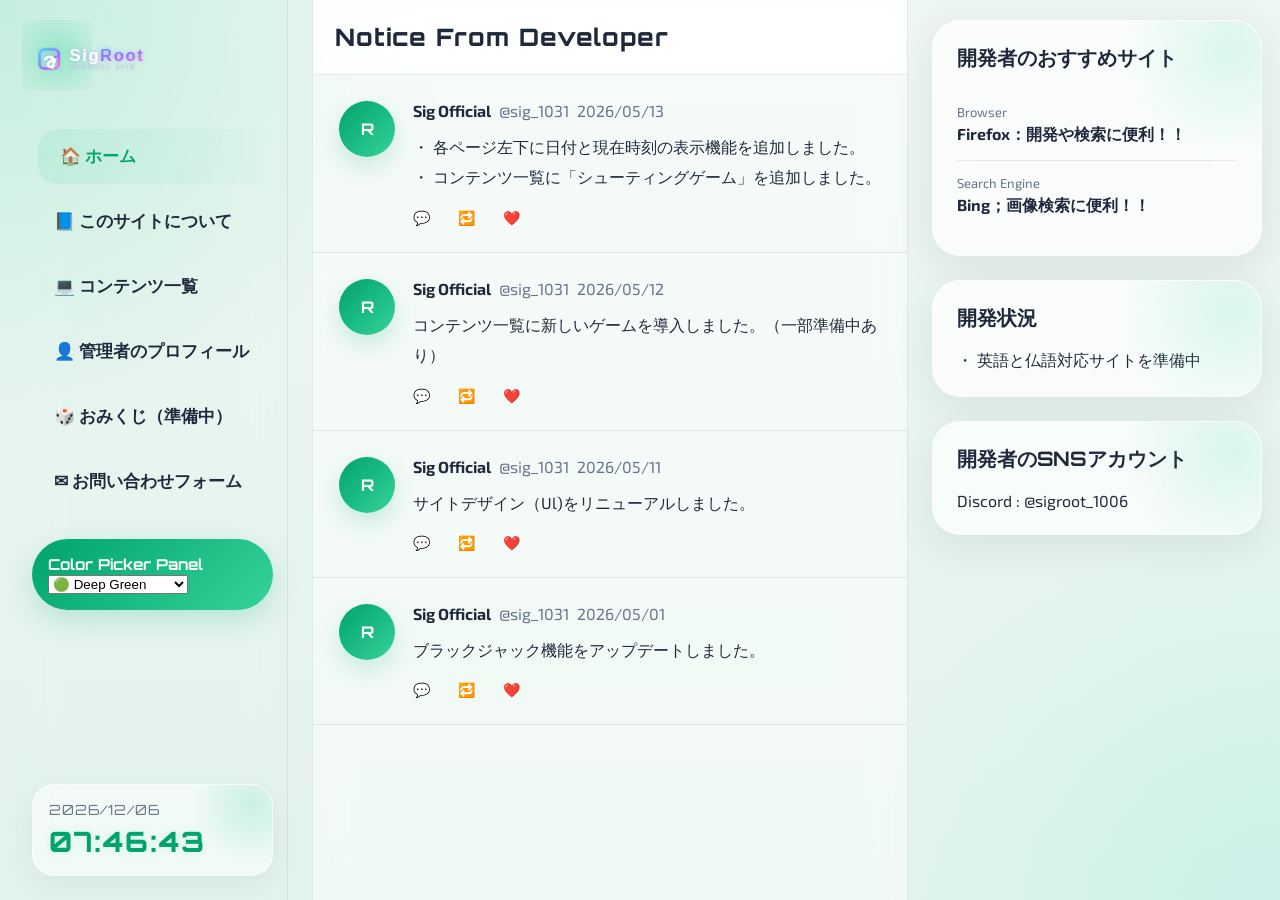
==== commit a1734f8b: "Update index.html" ====
--- a/index.html
+++ b/index.html
@@ -20,8 +20,6 @@
 <svg
 xmlns="http://www.w3.org/2000/svg"
 viewBox="0 0 450 56"
-width="210"
-height="auto"
 class="sig-logo">
 
   <defs>
@@ -32,40 +30,53 @@
                     x2="100%"
                     y2="100%">
 
-      <stop offset="0%" stop-color="#33ccff" />
-      <stop offset="60%" stop-color="#a370ff" />
-      <stop offset="100%" stop-color="#ff75bd" />
+      <stop offset="0%" stop-color="#38d7ff"/>
+      <stop offset="60%" stop-color="#9b6dff"/>
+      <stop offset="100%" stop-color="#ff7ac8"/>
 
     </linearGradient>
 
+    <!-- 発光 -->
+
+    <filter id="glow">
+
+      <feDropShadow dx="0"
+                    dy="0"
+                    stdDeviation="4"
+                    flood-color="#8c6cff"
+                    flood-opacity="0.45"/>
+
+    </filter>
+
     <style>
 
       .main-text{
-        font-family:'Quicksand','Segoe UI',sans-serif;
+        font-family:'Segoe UI',sans-serif;
         font-weight:900;
-        font-size:30px;
+        font-size:31px;
       }
 
       .sub-text{
-        font-family:'Quicksand','Segoe UI',sans-serif;
+        font-family:'Segoe UI',sans-serif;
         font-weight:700;
-        font-size:9.5px;
+        font-size:10px;
       }
 
     </style>
 
   </defs>
 
-  <!-- ロゴマーク -->
-
-  <g transform="translate(14,10)">
+  <!-- アイコン -->
+
+  <g transform="translate(14,10)"
+     filter="url(#glow)">
 
     <rect width="36"
           height="36"
-          rx="8"
+          rx="9"
           fill="none"
           stroke="url(#coolCuteGrad)"
-          stroke-width="3.5"/>
+          stroke-width="4.5"/>
 
     <path d="M 11,18
              C 14,13 25,13 25,18
@@ -76,20 +87,21 @@
 
           fill="none"
           stroke="#ffffff"
-          stroke-width="4"
+          stroke-width="5"
           stroke-linecap="round"
           stroke-linejoin="round"/>
 
     <circle cx="30"
             cy="14"
-            r="2.8"
+            r="3.2"
             fill="url(#coolCuteGrad)"/>
 
   </g>
 
-  <!-- テキスト -->
-
-  <g transform="translate(68,0)">
+  <!-- ロゴ文字 -->
+
+  <g transform="translate(70,0)"
+     filter="url(#glow)">
 
     <text x="0"
           y="31"
@@ -101,10 +113,10 @@
     </text>
 
     <text x="2"
-          y="46"
+          y="47"
           class="sub-text"
-          fill="#8f92a6"
-          letter-spacing="5">
+          fill="#c5c8d8"
+          letter-spacing="4">
 
       OFFICIAL SITE
 
--- a/css/style.css
+++ b/css/style.css
@@ -1657,3 +1657,19 @@
   }
 }
 
+.logo{
+    display:flex;
+    align-items:center;
+    justify-content:flex-start;
+
+    padding:14px 10px 18px;
+
+    background:transparent;
+}
+
+.sig-logo{
+    display:block;
+    width:210px;
+    height:auto;
+}
+
